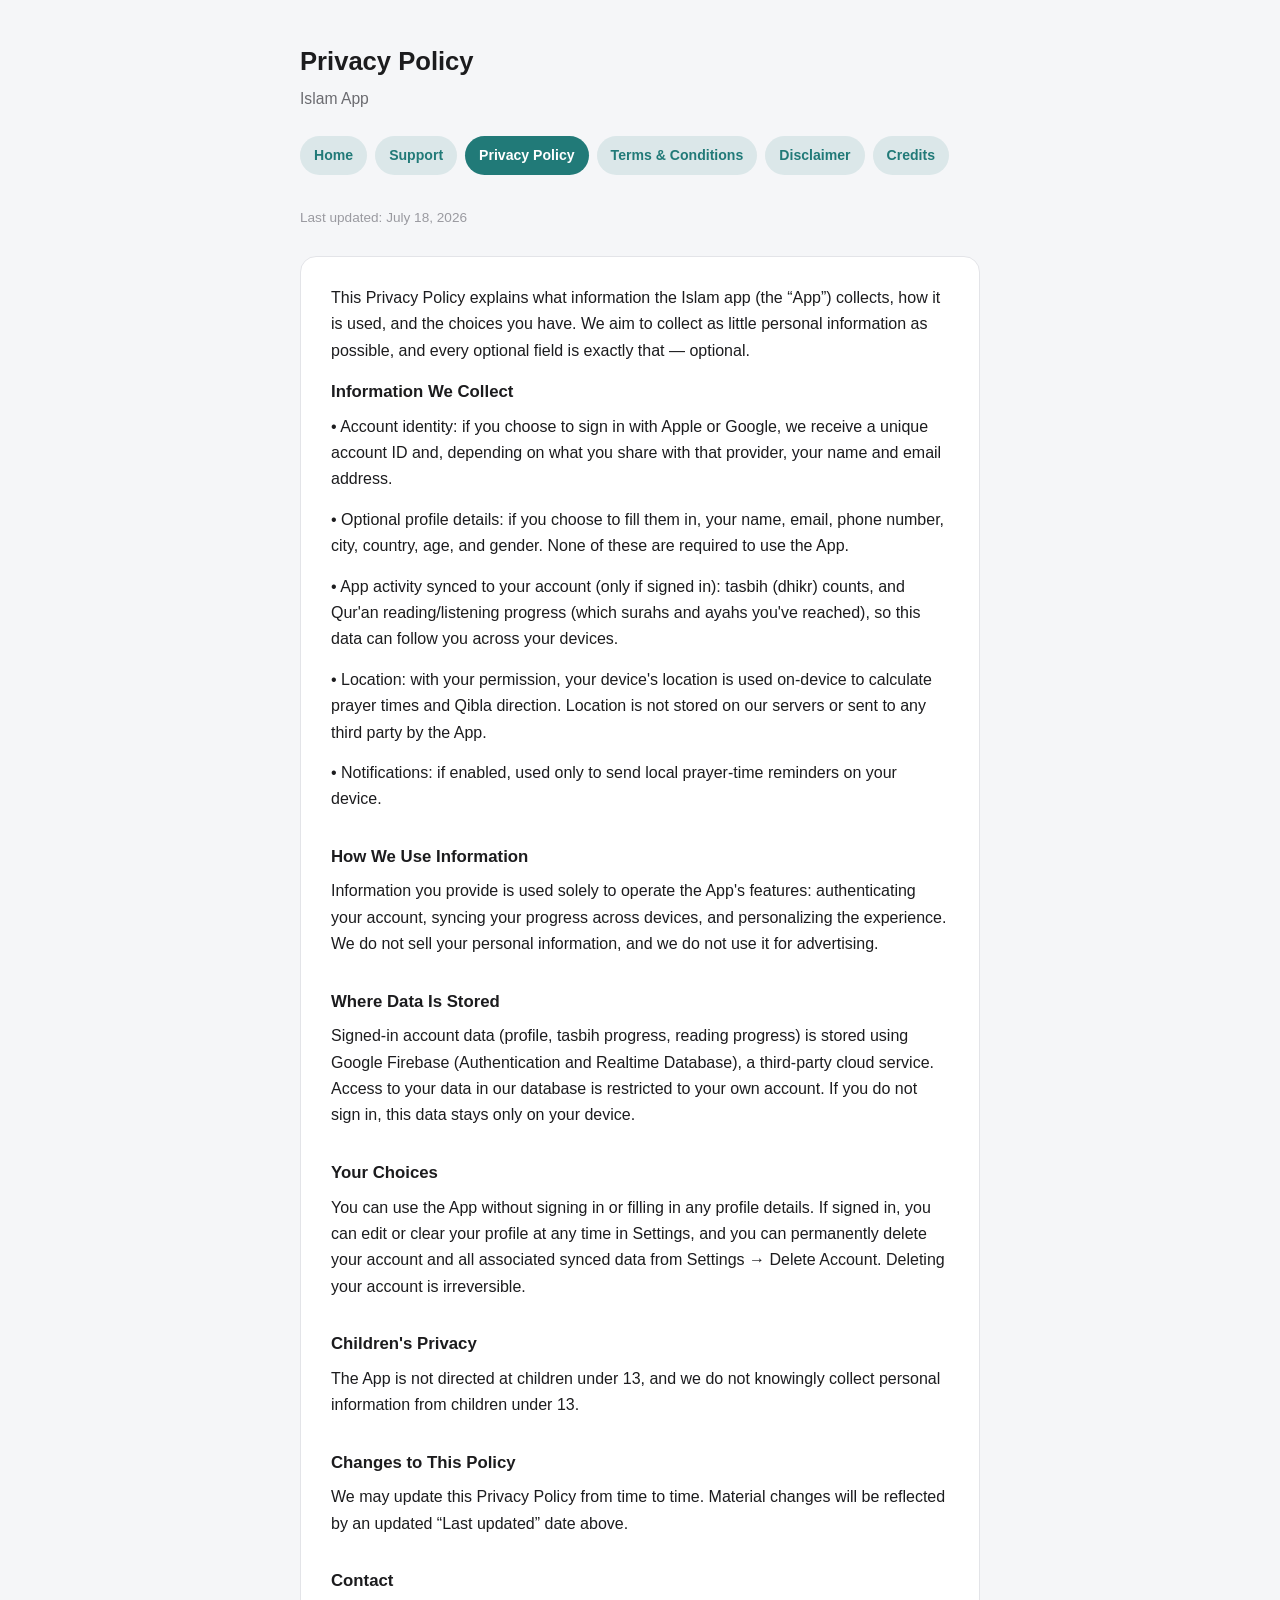
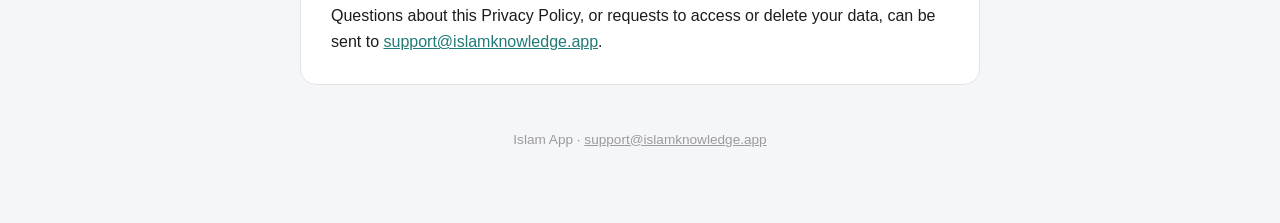
==== privacy.html @ e401bc6c "Add Privacy Policy, Terms, Disclaimer, Support, and Credits pages Public pages for App Store Connect" ====
<!doctype html>
<html lang="en">
<head>
<meta charset="utf-8">
<meta name="viewport" content="width=device-width, initial-scale=1">
<title>Privacy Policy — Islam App</title>
<link rel="stylesheet" href="style.css">
</head>
<body>
  <header>
    <h1>Privacy Policy</h1>
    <p class="tagline">Islam App</p>
  </header>

  <nav>
    <a href="index.html">Home</a>
    <a href="support.html">Support</a>
    <a href="privacy.html" class="active">Privacy Policy</a>
    <a href="terms.html">Terms &amp; Conditions</a>
    <a href="disclaimer.html">Disclaimer</a>
    <a href="credits.html">Credits</a>
  </nav>

  <p class="updated">Last updated: July 18, 2026</p>

  <div class="card">
    <p>This Privacy Policy explains what information the Islam app (the &ldquo;App&rdquo;) collects, how it is used, and the choices you have. We aim to collect as little personal information as possible, and every optional field is exactly that &mdash; optional.</p>

    <h2>Information We Collect</h2>
    <p>&bull; Account identity: if you choose to sign in with Apple or Google, we receive a unique account ID and, depending on what you share with that provider, your name and email address.</p>
    <p>&bull; Optional profile details: if you choose to fill them in, your name, email, phone number, city, country, age, and gender. None of these are required to use the App.</p>
    <p>&bull; App activity synced to your account (only if signed in): tasbih (dhikr) counts, and Qur'an reading/listening progress (which surahs and ayahs you've reached), so this data can follow you across your devices.</p>
    <p>&bull; Location: with your permission, your device's location is used on-device to calculate prayer times and Qibla direction. Location is not stored on our servers or sent to any third party by the App.</p>
    <p>&bull; Notifications: if enabled, used only to send local prayer-time reminders on your device.</p>

    <h2>How We Use Information</h2>
    <p>Information you provide is used solely to operate the App's features: authenticating your account, syncing your progress across devices, and personalizing the experience. We do not sell your personal information, and we do not use it for advertising.</p>

    <h2>Where Data Is Stored</h2>
    <p>Signed-in account data (profile, tasbih progress, reading progress) is stored using Google Firebase (Authentication and Realtime Database), a third-party cloud service. Access to your data in our database is restricted to your own account. If you do not sign in, this data stays only on your device.</p>

    <h2>Your Choices</h2>
    <p>You can use the App without signing in or filling in any profile details. If signed in, you can edit or clear your profile at any time in Settings, and you can permanently delete your account and all associated synced data from Settings &rarr; Delete Account. Deleting your account is irreversible.</p>

    <h2>Children's Privacy</h2>
    <p>The App is not directed at children under 13, and we do not knowingly collect personal information from children under 13.</p>

    <h2>Changes to This Policy</h2>
    <p>We may update this Privacy Policy from time to time. Material changes will be reflected by an updated &ldquo;Last updated&rdquo; date above.</p>

    <h2>Contact</h2>
    <p>Questions about this Privacy Policy, or requests to access or delete your data, can be sent to <a href="mailto:support@islamknowledge.app">support@islamknowledge.app</a>.</p>
  </div>

  <footer>
    Islam App · <a href="mailto:support@islamknowledge.app">support@islamknowledge.app</a>
  </footer>
</body>
</html>
---- style.css ----
:root {
  color-scheme: light dark;
  --accent: #217a78;
  --accent-soft: rgba(33, 122, 120, 0.12);
  --bg: #f5f6f8;
  --card: #ffffff;
  --border: #e3e4e8;
  --text: #1c1c1e;
  --muted: #6b6b70;
  --faint: #9a9aa0;
}

@media (prefers-color-scheme: dark) {
  :root {
    --accent: #5ce0c6;
    --accent-soft: rgba(92, 224, 198, 0.14);
    --bg: #111214;
    --card: #1b1c1f;
    --border: #2a2b2f;
    --text: #f2f2f4;
    --muted: #a7a7ad;
    --faint: #7c7c82;
  }
}

* { box-sizing: border-box; }

body {
  font-family: -apple-system, BlinkMacSystemFont, "Segoe UI", Roboto, Helvetica, Arial, sans-serif;
  max-width: 720px;
  margin: 0 auto;
  padding: 40px 20px 72px;
  line-height: 1.65;
  color: var(--text);
  background: var(--bg);
}

header { margin-bottom: 8px; }
header h1 { font-size: 1.6rem; margin: 0 0 4px; }
header p.tagline { margin: 0; color: var(--muted); font-size: 0.98rem; }

nav {
  display: flex;
  flex-wrap: wrap;
  gap: 8px;
  margin: 24px 0 32px;
}
nav a {
  padding: 8px 14px;
  border-radius: 999px;
  background: var(--accent-soft);
  color: var(--accent);
  text-decoration: none;
  font-size: 0.88rem;
  font-weight: 600;
  white-space: nowrap;
}
nav a.active { background: var(--accent); color: #fff; }

.card {
  background: var(--card);
  border: 1px solid var(--border);
  border-radius: 16px;
  padding: 28px 30px;
}

h2 { font-size: 1.05rem; margin: 30px 0 8px; color: var(--text); }
h2:first-of-type { margin-top: 0; }
p { margin: 0 0 14px; white-space: pre-line; }
p:last-child { margin-bottom: 0; }

.updated { color: var(--faint); font-size: 0.85rem; margin-bottom: 26px; }

.disclosure {
  background: var(--accent-soft);
  border-radius: 12px;
  padding: 14px 18px;
  font-size: 0.88rem;
  color: var(--muted);
  margin-bottom: 28px;
}

footer {
  margin-top: 44px;
  font-size: 0.85rem;
  color: var(--faint);
  text-align: center;
}
footer a { color: var(--faint); }

a { color: var(--accent); }
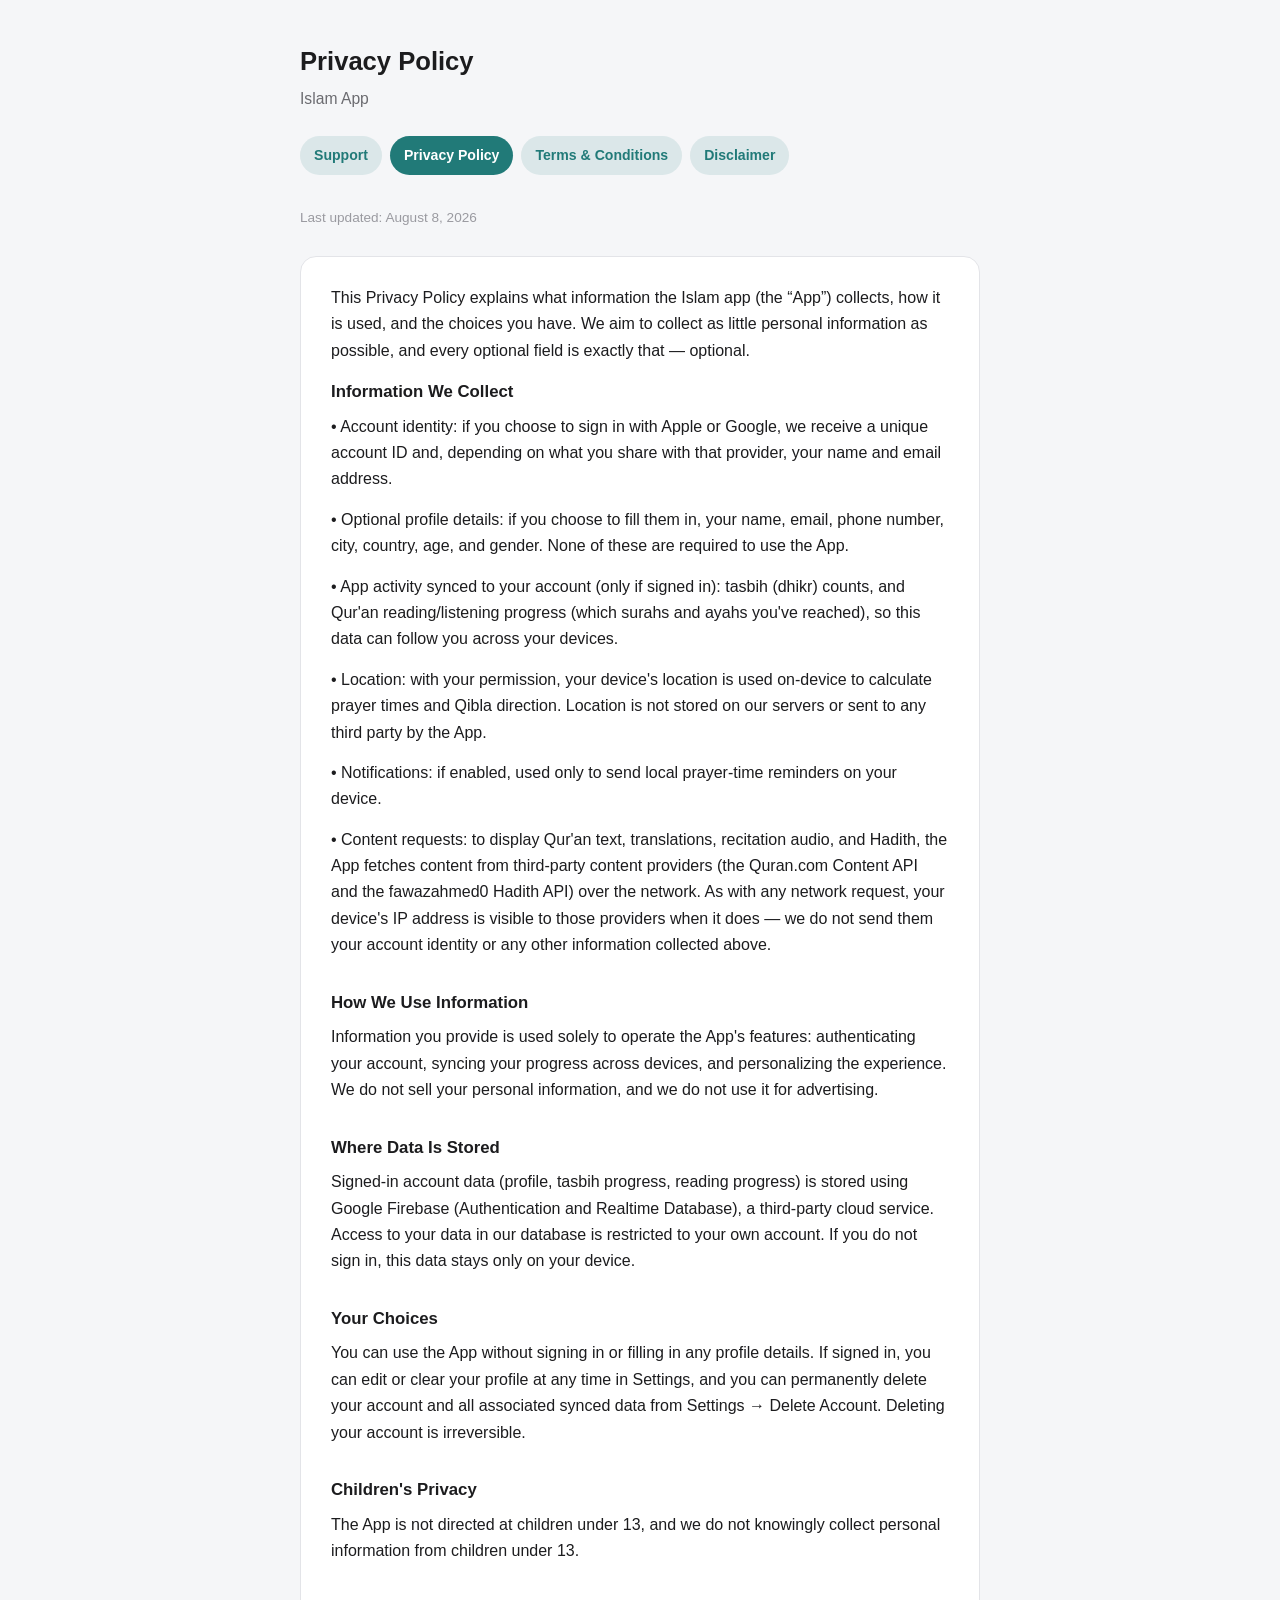
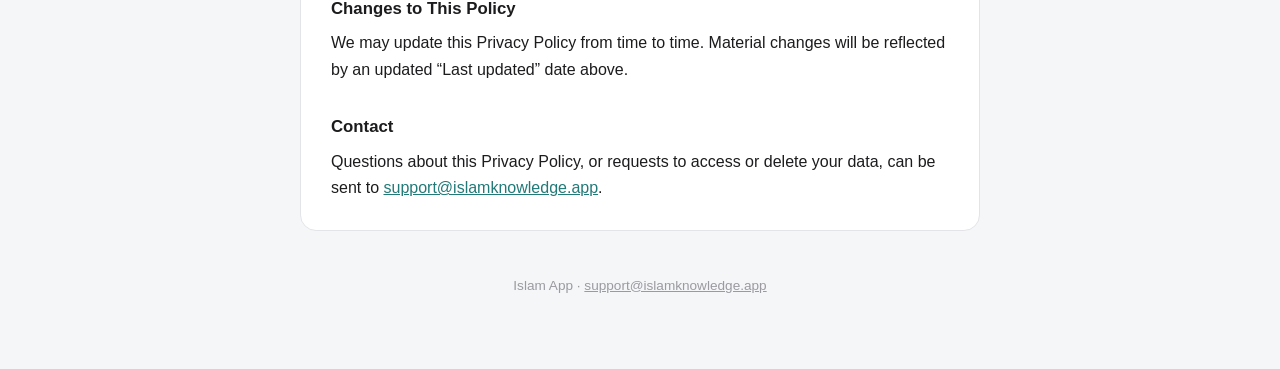
==== commit 12d46ace: "Remove Home/Credits pages, disclose content APIs, bump date - Removed index.html and credits.html, a" ====
--- a/privacy.html
+++ b/privacy.html
@@ -13,15 +13,13 @@
   </header>
 
   <nav>
-    <a href="index.html">Home</a>
     <a href="support.html">Support</a>
     <a href="privacy.html" class="active">Privacy Policy</a>
     <a href="terms.html">Terms &amp; Conditions</a>
     <a href="disclaimer.html">Disclaimer</a>
-    <a href="credits.html">Credits</a>
   </nav>
 
-  <p class="updated">Last updated: July 18, 2026</p>
+  <p class="updated">Last updated: August 8, 2026</p>
 
   <div class="card">
     <p>This Privacy Policy explains what information the Islam app (the &ldquo;App&rdquo;) collects, how it is used, and the choices you have. We aim to collect as little personal information as possible, and every optional field is exactly that &mdash; optional.</p>
@@ -32,6 +30,7 @@
     <p>&bull; App activity synced to your account (only if signed in): tasbih (dhikr) counts, and Qur'an reading/listening progress (which surahs and ayahs you've reached), so this data can follow you across your devices.</p>
     <p>&bull; Location: with your permission, your device's location is used on-device to calculate prayer times and Qibla direction. Location is not stored on our servers or sent to any third party by the App.</p>
     <p>&bull; Notifications: if enabled, used only to send local prayer-time reminders on your device.</p>
+    <p>&bull; Content requests: to display Qur'an text, translations, recitation audio, and Hadith, the App fetches content from third-party content providers (the Quran.com Content API and the fawazahmed0 Hadith API) over the network. As with any network request, your device's IP address is visible to those providers when it does &mdash; we do not send them your account identity or any other information collected above.</p>
 
     <h2>How We Use Information</h2>
     <p>Information you provide is used solely to operate the App's features: authenticating your account, syncing your progress across devices, and personalizing the experience. We do not sell your personal information, and we do not use it for advertising.</p>
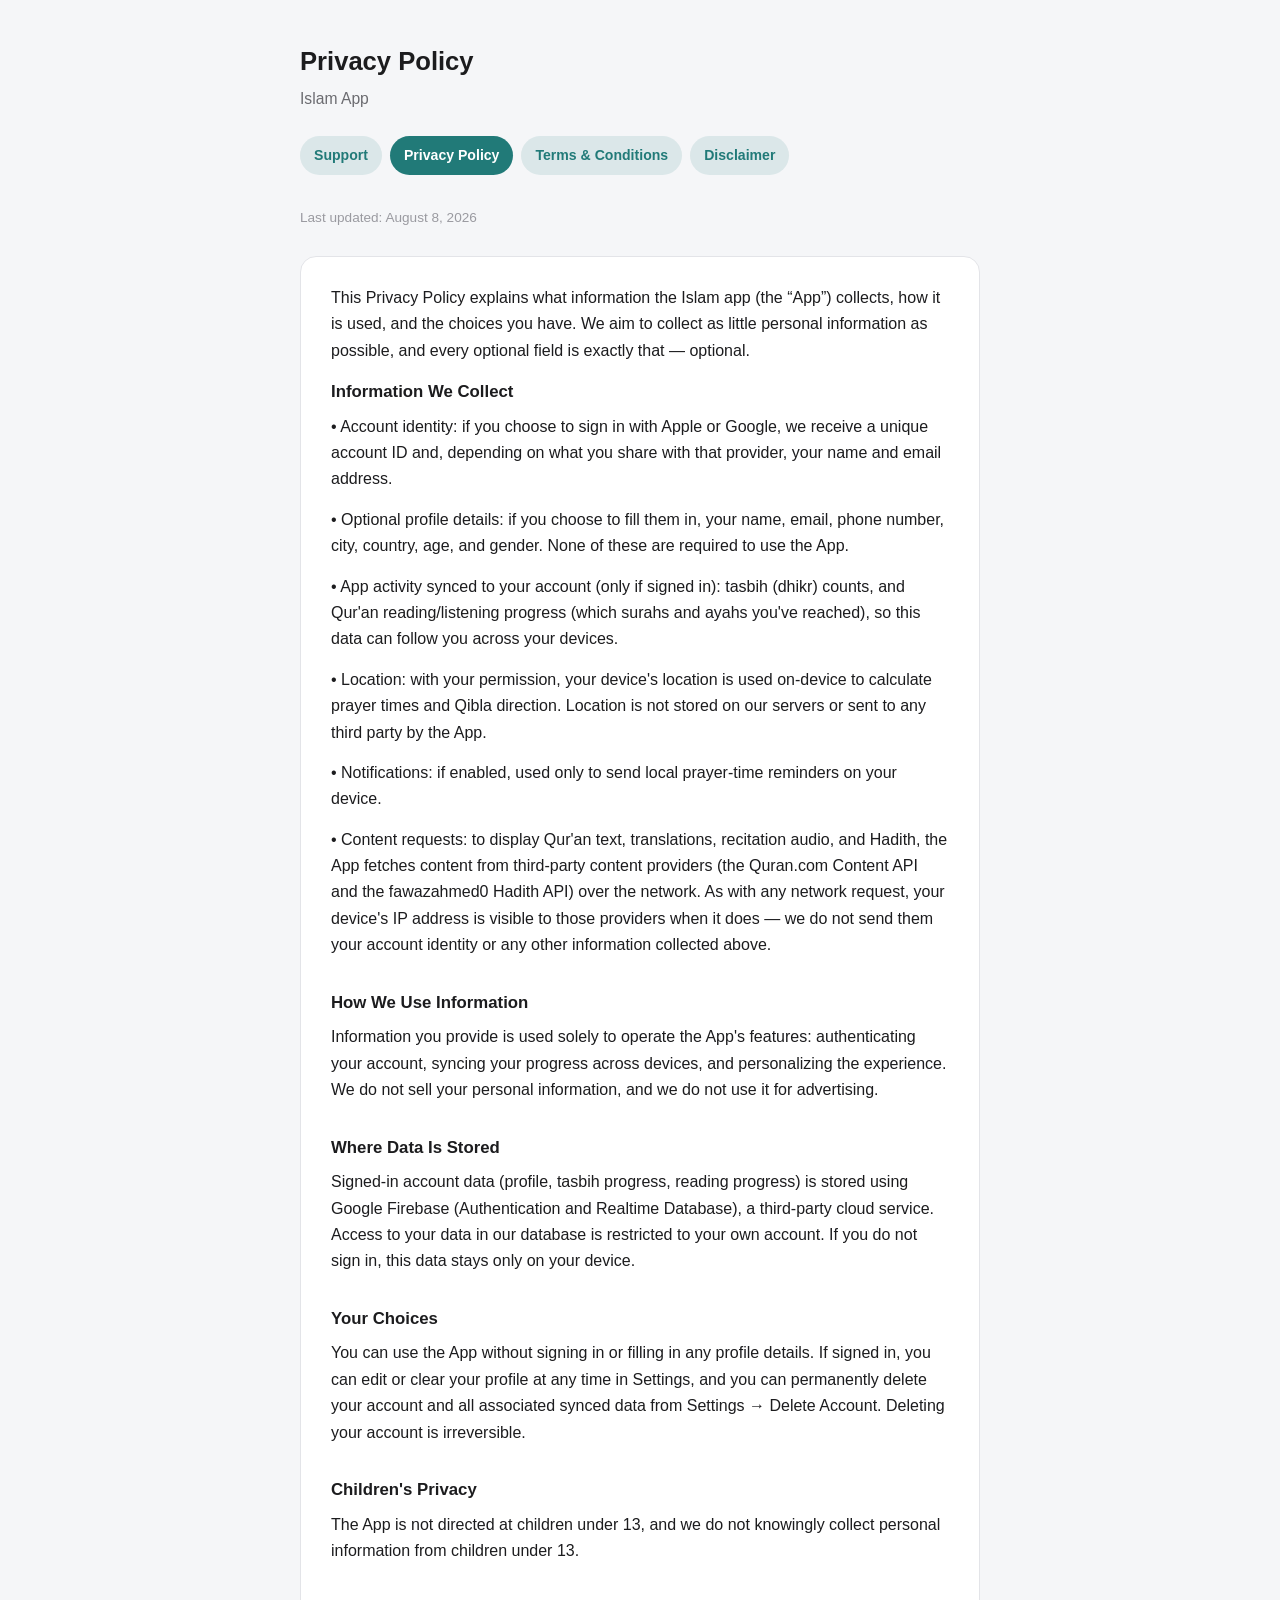
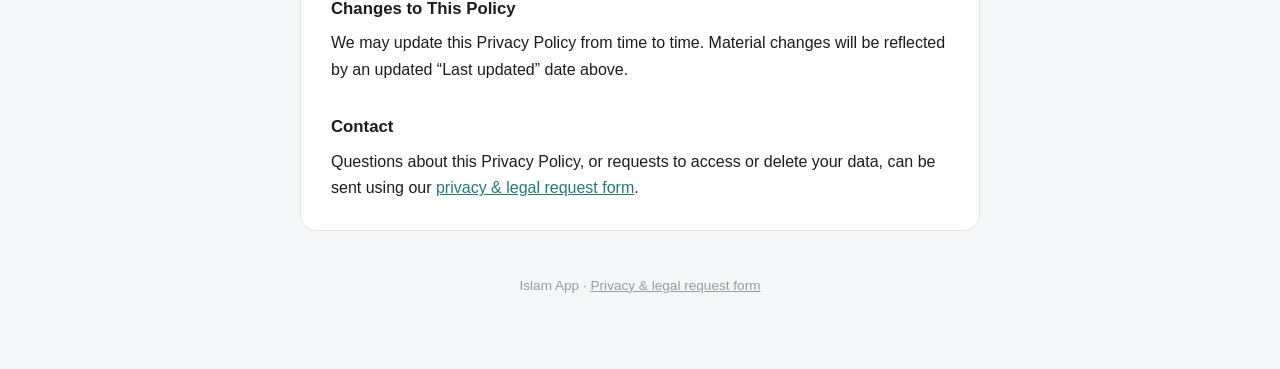
==== commit 62dc50be: "Point Terms/Privacy contact links at the privacy & legal request form" ====
--- a/privacy.html
+++ b/privacy.html
@@ -48,11 +48,11 @@
     <p>We may update this Privacy Policy from time to time. Material changes will be reflected by an updated &ldquo;Last updated&rdquo; date above.</p>
 
     <h2>Contact</h2>
-    <p>Questions about this Privacy Policy, or requests to access or delete your data, can be sent to <a href="mailto:support@islamknowledge.app">support@islamknowledge.app</a>.</p>
+    <p>Questions about this Privacy Policy, or requests to access or delete your data, can be sent using our <a href="https://forms.gle/p7V6Tzn5SVmezYjC9">privacy &amp; legal request form</a>.</p>
   </div>
 
   <footer>
-    Islam App · <a href="mailto:support@islamknowledge.app">support@islamknowledge.app</a>
+    Islam App · <a href="https://forms.gle/p7V6Tzn5SVmezYjC9">Privacy &amp; legal request form</a>
   </footer>
 </body>
 </html>
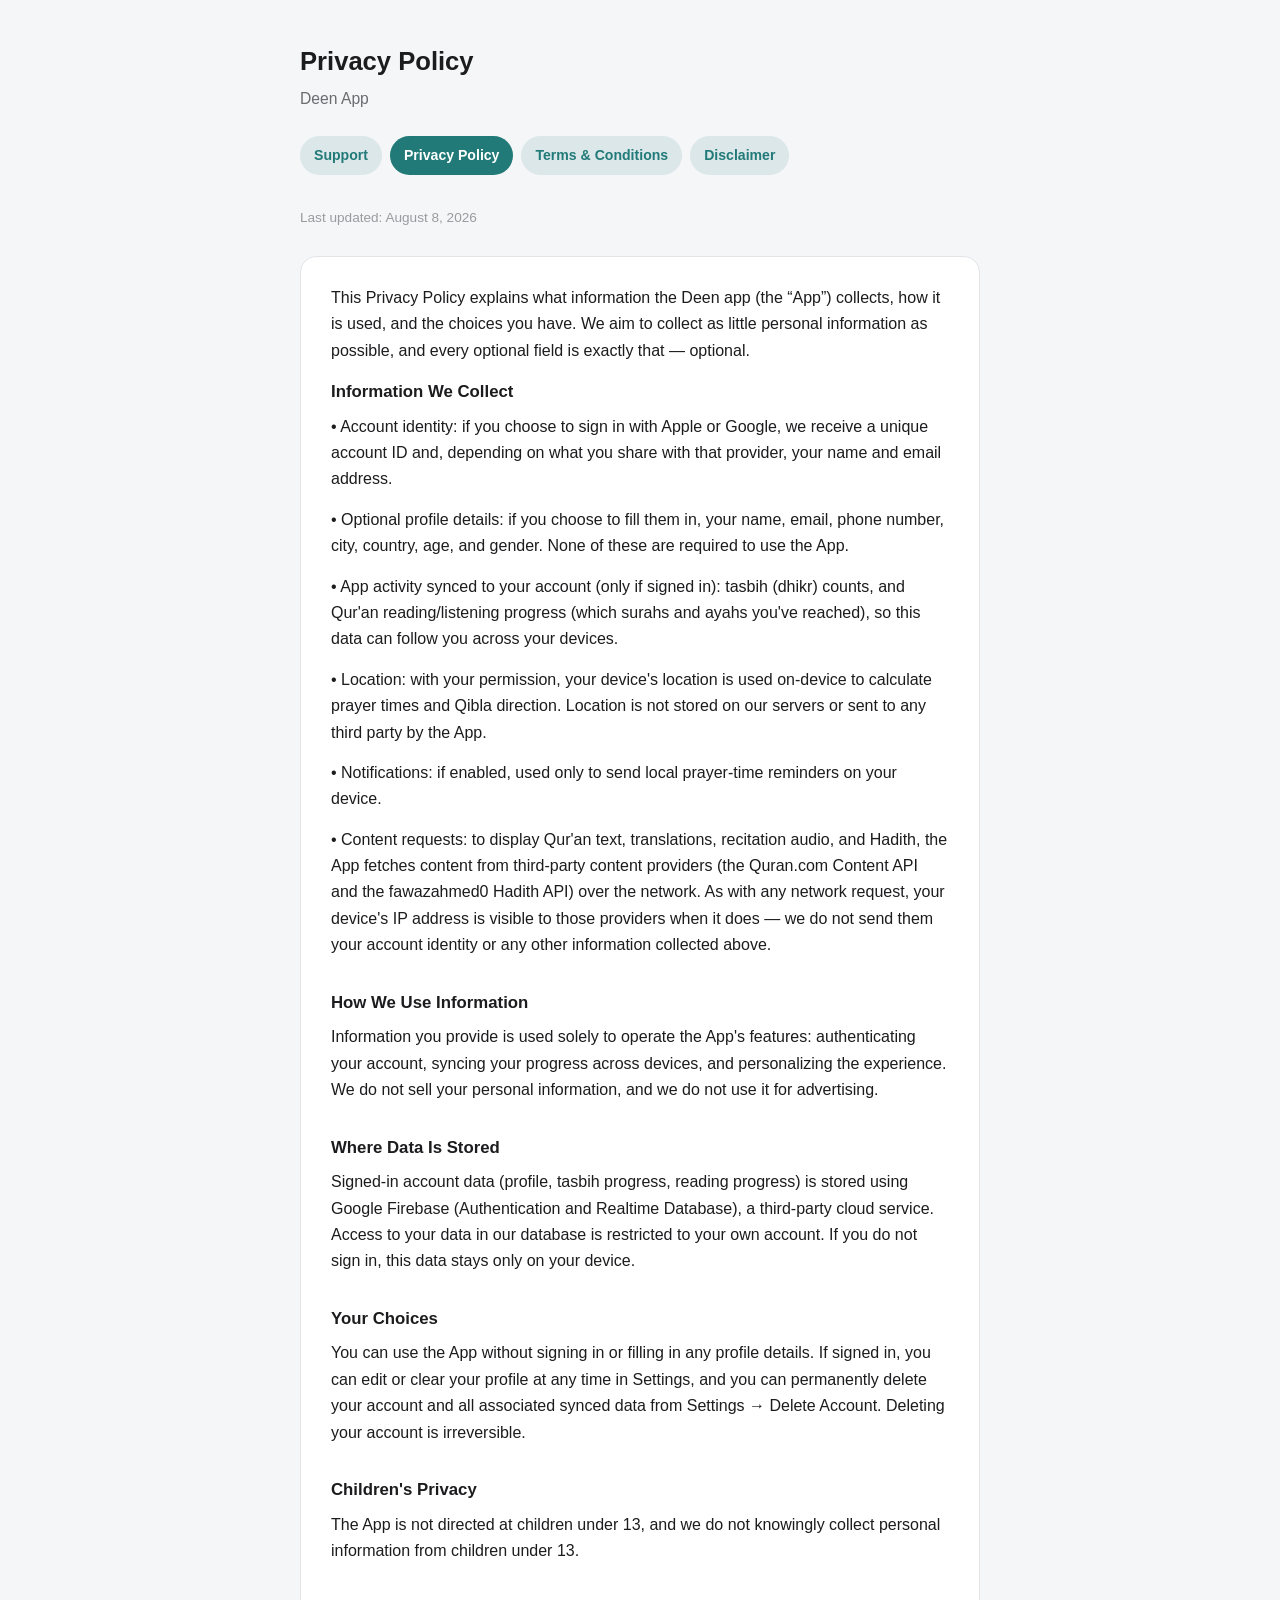
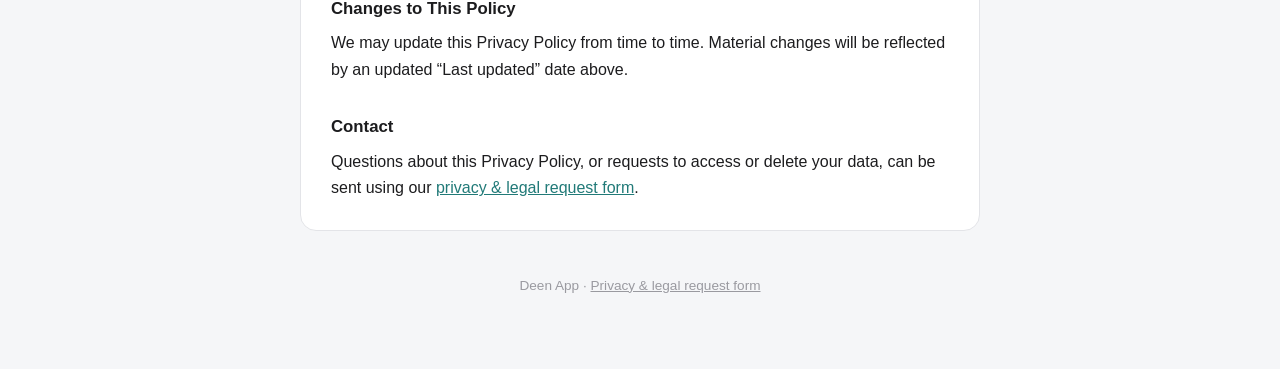
==== commit a60f31e4: "Rename app to Deen App across legal pages Matches the app's rename from Islam to Deen App in App Sto" ====
--- a/privacy.html
+++ b/privacy.html
@@ -3,13 +3,13 @@
 <head>
 <meta charset="utf-8">
 <meta name="viewport" content="width=device-width, initial-scale=1">
-<title>Privacy Policy — Islam App</title>
+<title>Privacy Policy — Deen App</title>
 <link rel="stylesheet" href="style.css">
 </head>
 <body>
   <header>
     <h1>Privacy Policy</h1>
-    <p class="tagline">Islam App</p>
+    <p class="tagline">Deen App</p>
   </header>
 
   <nav>
@@ -22,7 +22,7 @@
   <p class="updated">Last updated: August 8, 2026</p>
 
   <div class="card">
-    <p>This Privacy Policy explains what information the Islam app (the &ldquo;App&rdquo;) collects, how it is used, and the choices you have. We aim to collect as little personal information as possible, and every optional field is exactly that &mdash; optional.</p>
+    <p>This Privacy Policy explains what information the Deen app (the &ldquo;App&rdquo;) collects, how it is used, and the choices you have. We aim to collect as little personal information as possible, and every optional field is exactly that &mdash; optional.</p>
 
     <h2>Information We Collect</h2>
     <p>&bull; Account identity: if you choose to sign in with Apple or Google, we receive a unique account ID and, depending on what you share with that provider, your name and email address.</p>
@@ -52,7 +52,7 @@
   </div>
 
   <footer>
-    Islam App · <a href="https://forms.gle/p7V6Tzn5SVmezYjC9">Privacy &amp; legal request form</a>
+    Deen App · <a href="https://forms.gle/p7V6Tzn5SVmezYjC9">Privacy &amp; legal request form</a>
   </footer>
 </body>
 </html>
